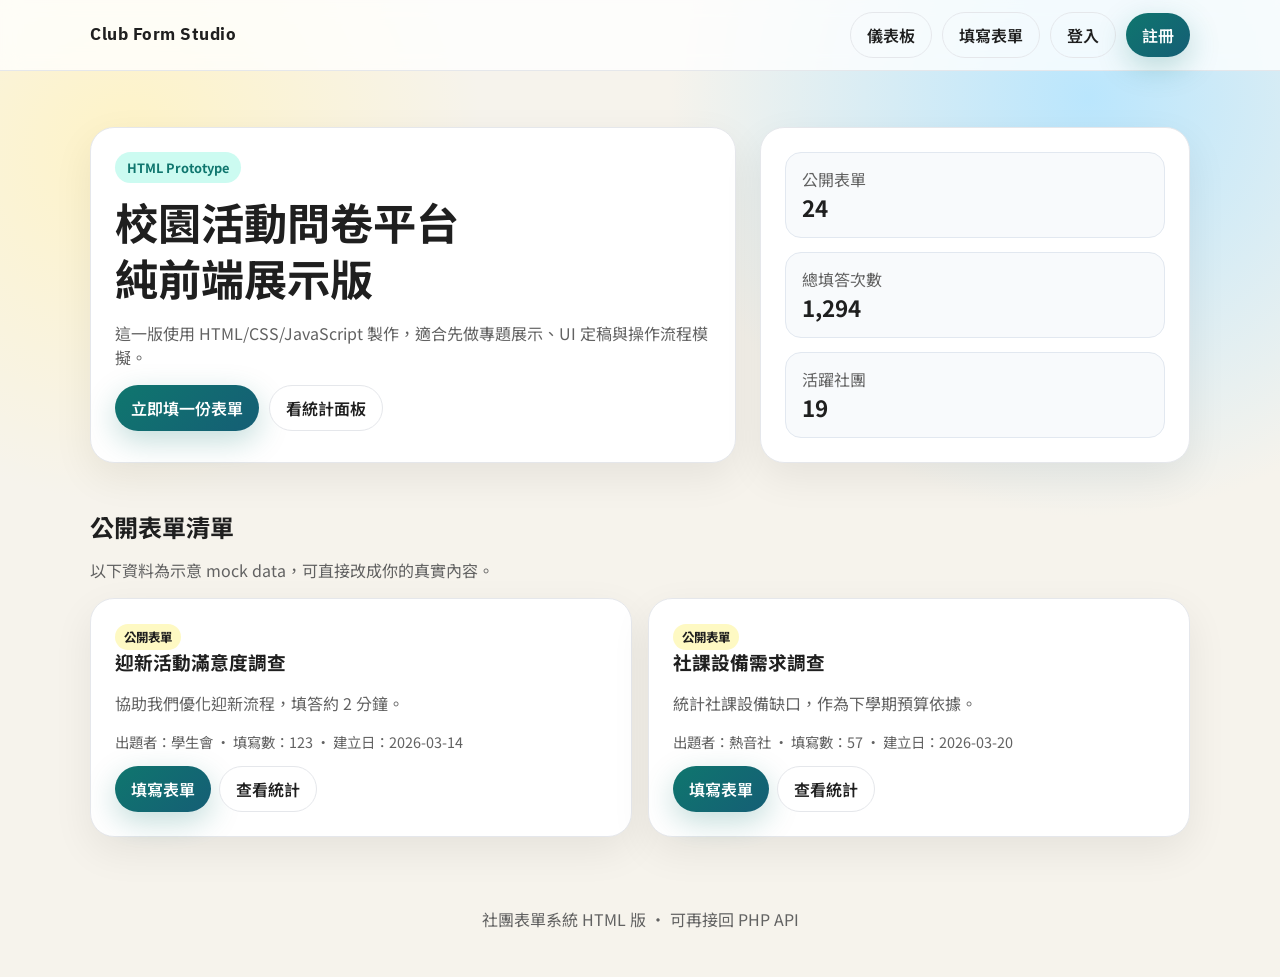
==== frontend/index.html @ 08059966 "first commit" ====
<!doctype html>
<html lang="zh-Hant">
  <head>
    <meta charset="UTF-8" />
    <meta name="viewport" content="width=device-width, initial-scale=1.0" />
    <title>社團表單系統 | HTML 前端版</title>
    <link rel="preconnect" href="https://fonts.googleapis.com" />
    <link rel="preconnect" href="https://fonts.gstatic.com" crossorigin />
    <link
      href="https://fonts.googleapis.com/css2?family=IBM+Plex+Sans+Thai:wght@500;700&family=Noto+Sans+TC:wght@400;500;700;900&display=swap"
      rel="stylesheet"
    />
    <link rel="stylesheet" href="assets/css/app.css" />
  </head>
  <body>
    <header class="topbar">
      <div class="container nav">
        <a href="index.html" class="brand">Club Form Studio</a>
        <nav class="menu">
          <a class="link-btn" href="dashboard.html">儀表板</a>
          <a class="link-btn" href="forms-view.html">填寫表單</a>
          <a class="link-btn" href="login.html">登入</a>
          <a class="btn btn-primary" href="register.html">註冊</a>
        </nav>
      </div>
    </header>

    <main>
      <section class="hero">
        <div class="container hero-grid">
          <article class="hero-card fade-up">
            <span class="badge">HTML Prototype</span>
            <h1>校園活動問卷平台<br />純前端展示版</h1>
            <p class="muted">
              這一版使用 HTML/CSS/JavaScript 製作，適合先做專題展示、UI
              定稿與操作流程模擬。
            </p>
            <div
              style="
                display: flex;
                gap: 10px;
                flex-wrap: wrap;
                margin-top: 14px;
              "
            >
              <a class="btn btn-primary" href="forms-view.html"
                >立即填一份表單</a
              >
              <a class="btn btn-ghost" href="dashboard.html">看統計面板</a>
            </div>
          </article>

          <aside class="panel stats fade-up" style="animation-delay: 120ms">
            <div class="stat">
              <div class="muted">公開表單</div>
              <strong>24</strong>
            </div>
            <div class="stat">
              <div class="muted">總填答次數</div>
              <strong>1,294</strong>
            </div>
            <div class="stat">
              <div class="muted">活躍社團</div>
              <strong>19</strong>
            </div>
          </aside>
        </div>
      </section>

      <section class="section">
        <div class="container">
          <h2>公開表單清單</h2>
          <p class="muted">
            以下資料為示意 mock data，可直接改成你的真實內容。
          </p>
          <div id="public-form-list" class="card-grid"></div>
        </div>
      </section>
    </main>

    <footer class="footer container">
      社團表單系統 HTML 版 ・ 可再接回 PHP API
    </footer>

    <script src="assets/js/app.js"></script>
  </body>
</html>
---- frontend/assets/css/app.css ----
:root {
  --bg: #f6f3ec;
  --ink: #1f1f1f;
  --muted: #626262;
  --brand: #0f766e;
  --brand-2: #155e75;
  --accent: #eab308;
  --surface: #ffffff;
  --line: #e5e7eb;
  --danger: #b91c1c;
  --ok: #166534;
}

* {
  box-sizing: border-box;
}

html,
body {
  margin: 0;
  padding: 0;
  font-family: "Noto Sans TC", "PingFang TC", sans-serif;
  color: var(--ink);
  background:
    radial-gradient(circle at 10% 15%, #fef3c7 0%, transparent 25%),
    radial-gradient(circle at 85% 10%, #bae6fd 0%, transparent 30%), var(--bg);
}

a {
  color: inherit;
  text-decoration: none;
}

.container {
  width: min(1100px, 92%);
  margin: 0 auto;
}

.topbar {
  position: sticky;
  top: 0;
  z-index: 40;
  backdrop-filter: blur(10px);
  background: rgba(255, 255, 255, 0.78);
  border-bottom: 1px solid var(--line);
}

.nav {
  display: flex;
  align-items: center;
  justify-content: space-between;
  min-height: 70px;
  gap: 12px;
}

.brand {
  font-family: "IBM Plex Sans Thai", "Noto Sans TC", sans-serif;
  font-weight: 700;
  letter-spacing: 0.5px;
  font-size: 1.05rem;
}

.menu {
  display: flex;
  align-items: center;
  gap: 10px;
  flex-wrap: wrap;
}

.link-btn,
.btn {
  border: 1px solid var(--line);
  border-radius: 999px;
  padding: 10px 16px;
  font-weight: 600;
  display: inline-flex;
  align-items: center;
  justify-content: center;
  transition:
    transform 0.18s ease,
    box-shadow 0.18s ease;
}

.btn-primary {
  background: linear-gradient(135deg, var(--brand), var(--brand-2));
  color: #fff;
  border: none;
  box-shadow: 0 10px 30px rgba(15, 118, 110, 0.25);
}

.btn-ghost {
  background: #fff;
}

.link-btn:hover,
.btn:hover {
  transform: translateY(-1px);
}

.hero {
  padding: 56px 0 30px;
}

.hero-grid {
  display: grid;
  grid-template-columns: 1.2fr 0.8fr;
  gap: 24px;
}

.hero-card,
.panel,
.form-card {
  background: var(--surface);
  border: 1px solid var(--line);
  border-radius: 24px;
  padding: 24px;
  box-shadow: 0 14px 40px rgba(20, 20, 20, 0.07);
}

.badge {
  display: inline-block;
  background: #ccfbf1;
  color: #0f766e;
  border-radius: 999px;
  padding: 6px 12px;
  font-size: 0.8rem;
  font-weight: 700;
}

h1,
h2,
h3,
h4 {
  margin: 10px 0;
  line-height: 1.3;
}

h1 {
  font-size: clamp(1.8rem, 4.2vw, 2.7rem);
}

.muted {
  color: var(--muted);
}

.stats {
  display: grid;
  gap: 14px;
}

.stat {
  background: #f8fafc;
  border: 1px solid #e2e8f0;
  border-radius: 16px;
  padding: 14px 16px;
}

.stat strong {
  font-size: 1.4rem;
}

.section {
  padding: 8px 0 40px;
}

.card-grid {
  display: grid;
  grid-template-columns: repeat(2, minmax(0, 1fr));
  gap: 16px;
}

.form-preview h3 {
  margin-top: 0;
}

.meta {
  font-size: 0.9rem;
  color: var(--muted);
}

.pill {
  display: inline-block;
  border-radius: 999px;
  background: #fef9c3;
  padding: 4px 9px;
  font-size: 0.78rem;
  font-weight: 700;
}

.footer {
  padding: 30px 0 46px;
  color: var(--muted);
  text-align: center;
}

.form-page {
  min-height: 100vh;
  display: grid;
  place-items: center;
  padding: 24px;
}

.form-card {
  width: min(560px, 100%);
}

.field {
  margin-bottom: 14px;
}

label {
  display: block;
  margin-bottom: 6px;
  font-weight: 600;
}

input,
select,
textarea {
  width: 100%;
  border: 1px solid #d1d5db;
  border-radius: 12px;
  padding: 10px 12px;
  font: inherit;
  outline: none;
  background: #fff;
}

input:focus,
select:focus,
textarea:focus {
  border-color: #0891b2;
  box-shadow: 0 0 0 3px rgba(8, 145, 178, 0.14);
}

.error {
  margin-top: 6px;
  color: var(--danger);
  font-size: 0.86rem;
}

.alert {
  border-radius: 12px;
  padding: 10px 12px;
  margin-bottom: 12px;
}

.alert-ok {
  background: #dcfce7;
  color: var(--ok);
}

.alert-err {
  background: #fee2e2;
  color: var(--danger);
}

.option-line {
  display: flex;
  align-items: center;
  gap: 8px;
  margin-bottom: 8px;
}

.question {
  border: 1px solid var(--line);
  border-radius: 14px;
  padding: 14px;
  margin-bottom: 14px;
}

.question-title {
  font-weight: 700;
  margin-bottom: 10px;
}

.fade-up {
  opacity: 0;
  transform: translateY(8px);
  animation: rise 0.45s ease forwards;
}

@keyframes rise {
  to {
    opacity: 1;
    transform: translateY(0);
  }
}

@media (max-width: 900px) {
  .hero-grid {
    grid-template-columns: 1fr;
  }

  .card-grid {
    grid-template-columns: 1fr;
  }
}
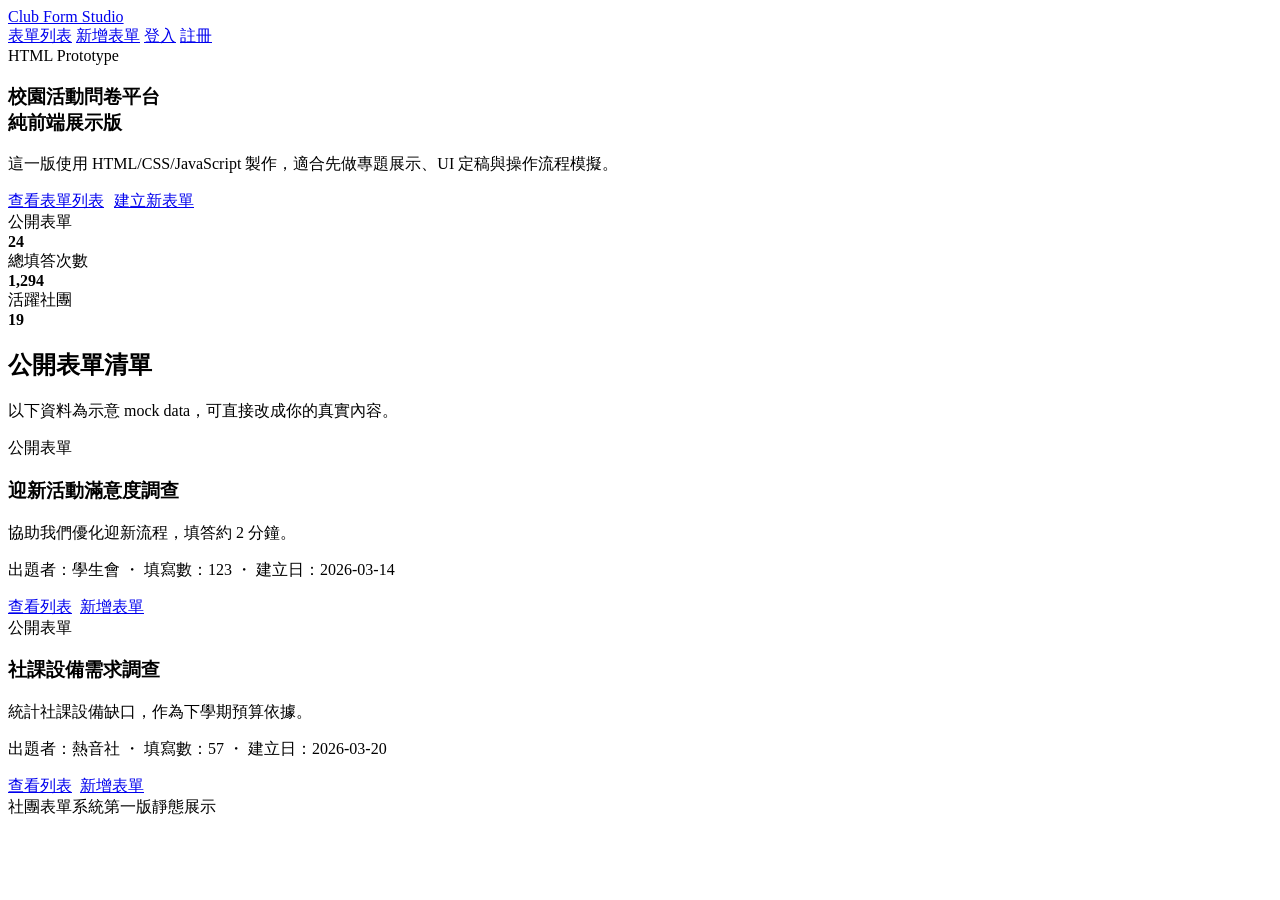
==== commit 31570f84: "完了 被 新版的搞了一下 最後變成重寫了 codex 好用多了" ====
--- a/frontend/index.html
+++ b/frontend/index.html
@@ -1,26 +1,28 @@
 <!doctype html>
+<!-- saved from url=(0079)https://webcourse.ncue.edu.tw/Web/final_project_v1/group_41/frontend/index.html -->
 <html lang="zh-Hant">
   <head>
-    <meta charset="UTF-8" />
+    <meta http-equiv="Content-Type" content="text/html; charset=UTF-8" />
+
     <meta name="viewport" content="width=device-width, initial-scale=1.0" />
     <title>社團表單系統 | HTML 前端版</title>
-    <link rel="preconnect" href="https://fonts.googleapis.com" />
-    <link rel="preconnect" href="https://fonts.gstatic.com" crossorigin />
+    <link rel="preconnect" href="https://fonts.googleapis.com/" />
+    <link rel="preconnect" href="https://fonts.gstatic.com/" crossorigin="" />
     <link
-      href="https://fonts.googleapis.com/css2?family=IBM+Plex+Sans+Thai:wght@500;700&family=Noto+Sans+TC:wght@400;500;700;900&display=swap"
+      href="https://fonts.googleapis.com/css2?family=Noto+Sans+TC:wght@400;600;700&display=swap"
       rel="stylesheet"
     />
-    <link rel="stylesheet" href="assets/css/app.css" />
+    <link rel="stylesheet" href="/group_41/css/app.css" />
   </head>
   <body>
     <header class="topbar">
       <div class="container nav">
-        <a href="index.html" class="brand">Club Form Studio</a>
+        <a href="./index.html" class="brand">Club Form Studio</a>
         <nav class="menu">
-          <a class="link-btn" href="dashboard.html">儀表板</a>
-          <a class="link-btn" href="forms-view.html">填寫表單</a>
-          <a class="link-btn" href="login.html">登入</a>
-          <a class="btn btn-primary" href="register.html">註冊</a>
+          <a class="link-btn" href="./form-list.html">表單列表</a>
+          <a class="link-btn" href="./form-create.html">新增表單</a>
+          <a class="link-btn" href="./login.html">登入</a>
+          <a class="btn btn-primary" href="./register.html">註冊</a>
         </nav>
       </div>
     </header>
@@ -43,10 +45,10 @@
                 margin-top: 14px;
               "
             >
-              <a class="btn btn-primary" href="forms-view.html"
-                >立即填一份表單</a
+              <a class="btn btn-primary" href="./form-list.html"
+                >查看表單列表</a
               >
-              <a class="btn btn-ghost" href="dashboard.html">看統計面板</a>
+              <a class="btn btn-ghost" href="./form-create.html">建立新表單</a>
             </div>
           </article>
 
@@ -73,15 +75,59 @@
           <p class="muted">
             以下資料為示意 mock data，可直接改成你的真實內容。
           </p>
-          <div id="public-form-list" class="card-grid"></div>
+          <div id="public-form-list" class="card-grid">
+            <article
+              class="panel form-preview fade-up"
+              style="animation-delay: 0ms"
+            >
+              <span class="pill">公開表單</span>
+              <h3>迎新活動滿意度調查</h3>
+              <p class="muted">協助我們優化迎新流程，填答約 2 分鐘。</p>
+              <p class="meta">
+                出題者：學生會 ・ 填寫數：123 ・ 建立日：2026-03-14
+              </p>
+              <div
+                style="
+                  margin-top: 12px;
+                  display: flex;
+                  gap: 8px;
+                  flex-wrap: wrap;
+                "
+              >
+                <a class="btn btn-primary" href="./form-list.html">查看列表</a>
+                <a class="btn btn-ghost" href="./form-create.html">新增表單</a>
+              </div>
+            </article>
+
+            <article
+              class="panel form-preview fade-up"
+              style="animation-delay: 80ms"
+            >
+              <span class="pill">公開表單</span>
+              <h3>社課設備需求調查</h3>
+              <p class="muted">統計社課設備缺口，作為下學期預算依據。</p>
+              <p class="meta">
+                出題者：熱音社 ・ 填寫數：57 ・ 建立日：2026-03-20
+              </p>
+              <div
+                style="
+                  margin-top: 12px;
+                  display: flex;
+                  gap: 8px;
+                  flex-wrap: wrap;
+                "
+              >
+                <a class="btn btn-primary" href="./form-list.html">查看列表</a>
+                <a class="btn btn-ghost" href="./form-create.html">新增表單</a>
+              </div>
+            </article>
+          </div>
         </div>
       </section>
     </main>
 
-    <footer class="footer container">
-      社團表單系統 HTML 版 ・ 可再接回 PHP API
-    </footer>
+    <footer class="footer container">社團表單系統第一版靜態展示</footer>
 
-    <script src="assets/js/app.js"></script>
+    <script src="/group_41/js/app.js"></script>
   </body>
 </html>
